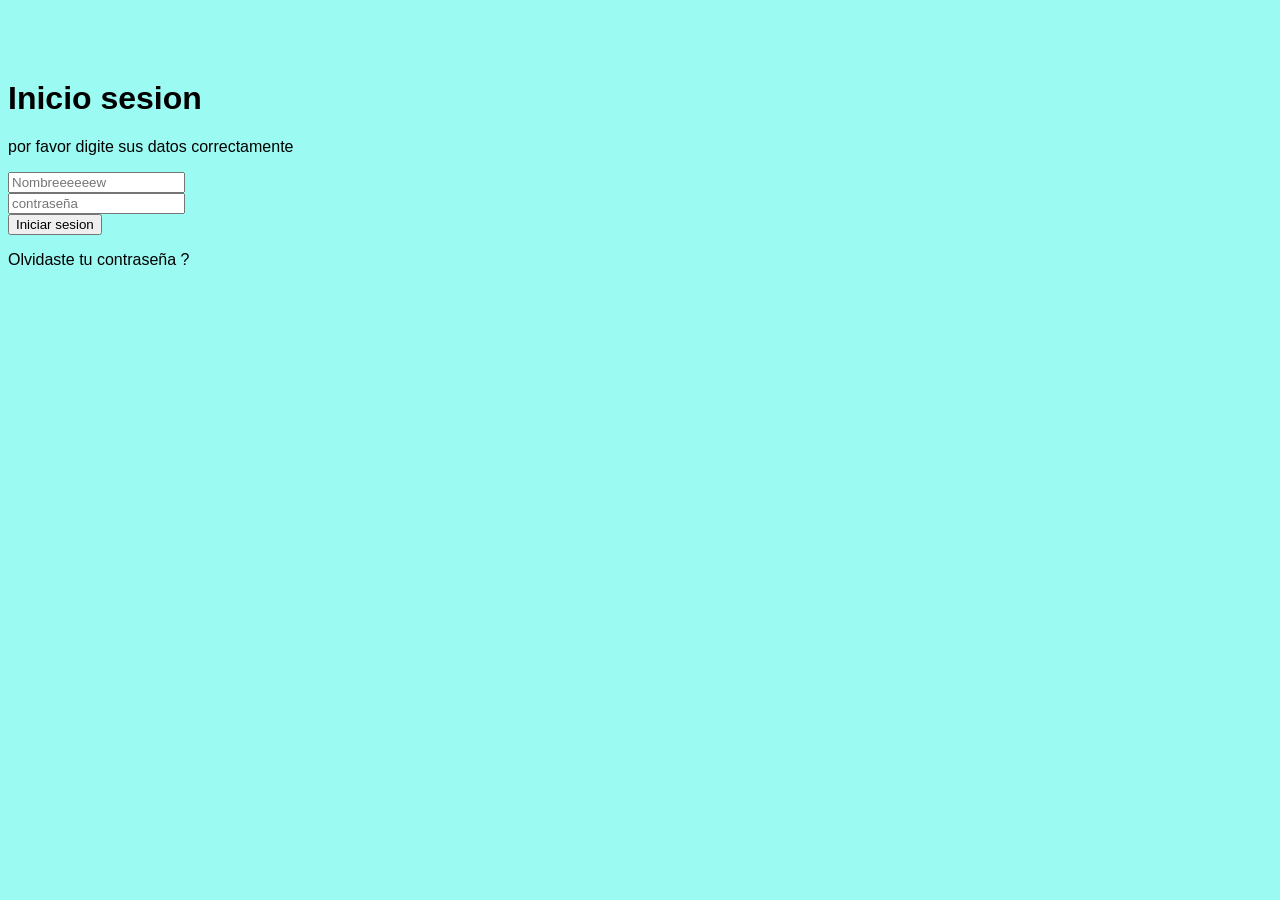
==== index.html @ d78ebb06 "feat:agregue archivo index,main,data,style..." ====
<!DOCTYPE html>
<html lang="en">
<head>
    <meta charset="UTF-8">
    <meta name="viewport" content="width=device-width, initial-scale=1.0">
    <title>Gestion inventario By Sofiiii </title>
    <link rel="stylesheet" href="style.css">
</head>
<body>
    <main id="contenedor"></main>
    <form id="formulario">
        <h1 id="titulo">Inicio sesion</h1>
        <p> por favor digite sus datos correctamente </p>

        <input type="text" name="name" placeholder="Nombreeeeeew" />
        <br> 
        <input type="text" password="contraseña" placeholder="contraseña" />
        <br>
        <button id="login"> Iniciar sesion </button>
        <p id="olvidar"> Olvidaste tu contraseña ?</p>
    </form>
    </main>
    <script src="main.js"></script>
</body>
</html>
---- style.css ----
body {
    font-family: 'Segoe UI', Tahoma, Geneva, Verdana, sans-serif;
    background-color: rgb(155, 250, 242);

}

#contenedor {
    margin: 40px auto;
    padding: 0 20px;
    display: flex;
    justify-content: center;
    text-align: center;
}
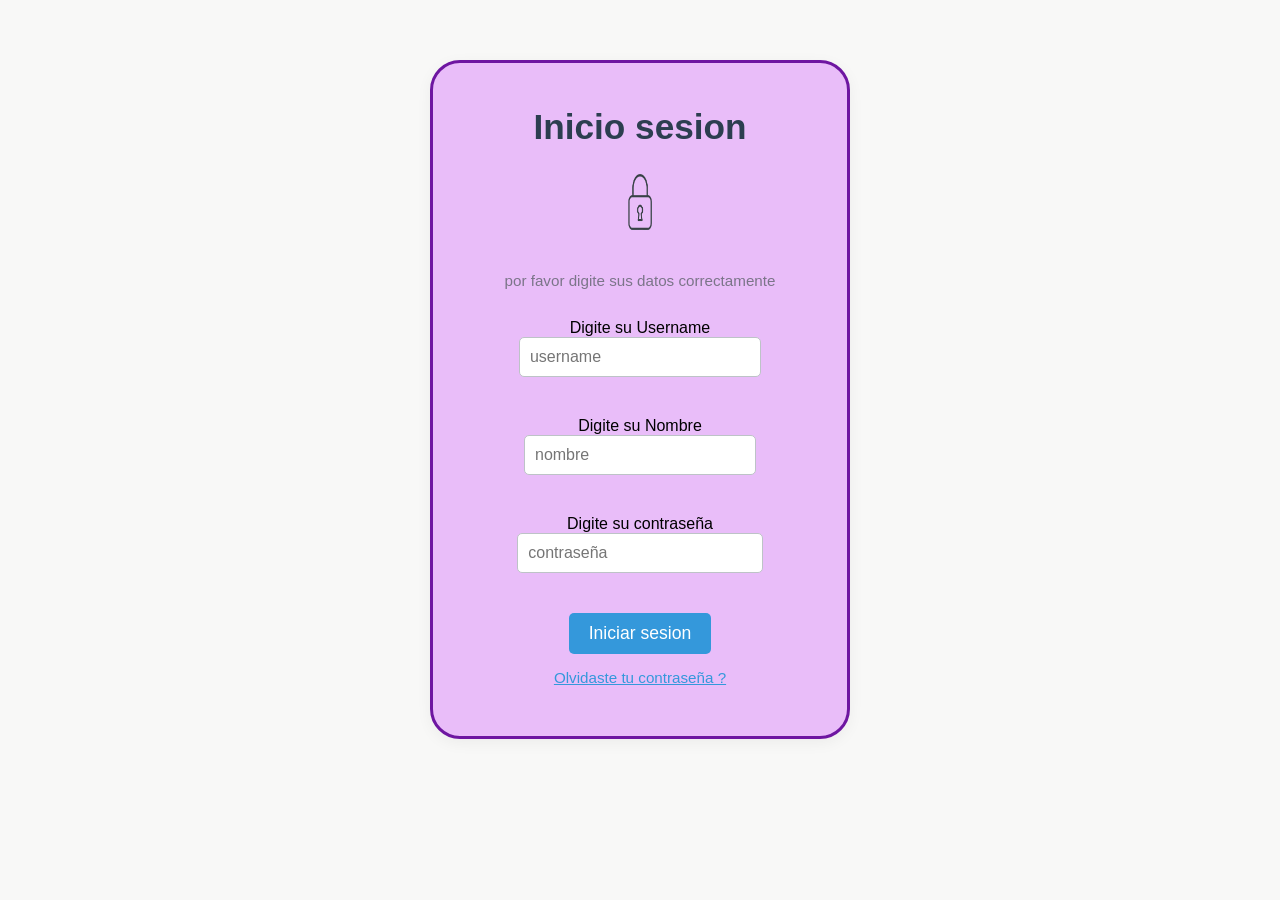
==== commit 3b4002f4: "feat: agregue estilos y useranme" ====
--- a/index.html
+++ b/index.html
@@ -7,15 +7,23 @@
     <link rel="stylesheet" href="style.css">
 </head>
 <body>
-    <main id="contenedor"></main>
+    <main id="contenedor">
     <form id="formulario">
         <h1 id="titulo">Inicio sesion</h1>
+        <img src="candadito.png" alt="logo">
         <p> por favor digite sus datos correctamente </p>
-
-        <input type="text" name="name" placeholder="Nombreeeeeew" />
-        <br> 
-        <input type="text" password="contraseña" placeholder="contraseña" />
-        <br>
+<div id="inicioSesion"> 
+    <label for="username">Digite su Username</label>
+        <input type="text" name="username" placeholder="username" />
+       </div>
+    <div id="inicioSesion"> 
+    <label for="nombre">Digite su Nombre</label>
+        <input type="text" name="nombre" placeholder="nombre" />
+       </div>
+   <div id="inicioSesion"> 
+            <label for="password">Digite su contraseña</label>
+            <input type="password" name="password" placeholder="contraseña" />
+        </div>
         <button id="login"> Iniciar sesion </button>
         <p id="olvidar"> Olvidaste tu contraseña ?</p>
     </form>
--- a/style.css
+++ b/style.css
@@ -1,13 +1,82 @@
 body {
+     box-sizing: border-box;
+    margin: 0;
     font-family: 'Segoe UI', Tahoma, Geneva, Verdana, sans-serif;
-    background-color: rgb(155, 250, 242);
+    background-color: #f8f8f7;
 
 }
 
 #contenedor {
     margin: 40px auto;
-    padding: 0 20px;
     display: flex;
+    flex-direction: column;
     justify-content: center;
     text-align: center;
+    border-radius: 10px;
+    width: 100%;
+    max-width: 420px;
+    padding: 20px;
+    
+
 }
+img{
+    width: 100px;
+    height: 90px;
+    margin-bottom: 10px;
+}
+h1 {
+    text-align: center;
+    font-size: 2.2rem;
+    color: #2c3e50;
+    margin-bottom: 10px;
+}
+p {
+    font-size: 1.1rem;
+    color: #34495e;
+    margin-bottom: 10px;
+}
+input {
+    width: 60%;
+    padding: 10px;
+    margin-bottom: 20px;
+    border: 1px solid #bdc3c7;
+    border-radius: 5px;
+    font-size: 1rem;
+}
+button {
+    background-color: #3498db;
+    color: #fff;
+    border: none;
+    padding: 10px 20px;
+    font-size: 1.1rem;
+    border-radius: 5px;
+    cursor: pointer;
+}
+button:hover {
+    background-color: #2980b9;
+}
+p{
+    font-size: 0.95rem;
+    color: #7b7589;
+    text-align: center;
+    margin-bottom: 30px;
+}
+#olvidar {
+    color: #3498db;
+    text-decoration: underline;
+    cursor: pointer;
+}
+#inicioSesion {
+    margin-bottom: 20px;
+}
+#formulario{
+    background-color:#e7b6fae0;
+    border-radius: 30px;
+    display: flex;
+    flex-direction: column;
+    align-items: center;
+    padding: 20px;
+    border:3px solid #6e16a1;
+    box-shadow: 0 4px 15px rgba(0, 0, 0, 0.05);
+}
+
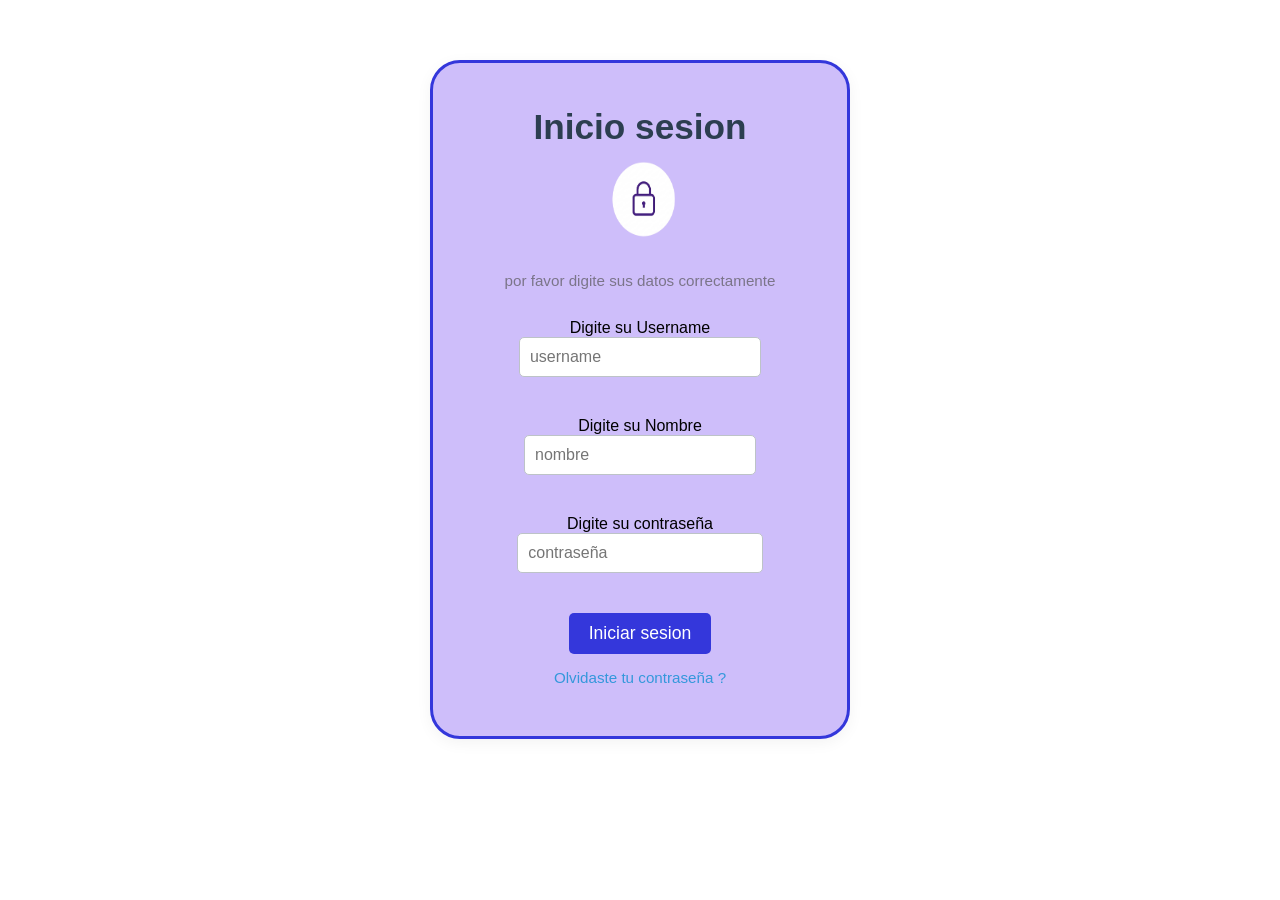
==== commit 70ef1960: "fix:arregle imagen candado" ====
--- a/index.html
+++ b/index.html
@@ -10,7 +10,7 @@
     <main id="contenedor">
     <form id="formulario">
         <h1 id="titulo">Inicio sesion</h1>
-        <img src="candadito.png" alt="logo">
+        <img src="images/luck.png" alt="logo">
         <p> por favor digite sus datos correctamente </p>
 <div id="inicioSesion"> 
     <label for="username">Digite su Username</label>
--- a/style.css
+++ b/style.css
@@ -2,7 +2,7 @@
      box-sizing: border-box;
     margin: 0;
     font-family: 'Segoe UI', Tahoma, Geneva, Verdana, sans-serif;
-    background-color: #f8f8f7;
+    background-color: #ffffff;
 
 }
 
@@ -30,11 +30,7 @@
     color: #2c3e50;
     margin-bottom: 10px;
 }
-p {
-    font-size: 1.1rem;
-    color: #34495e;
-    margin-bottom: 10px;
-}
+
 input {
     width: 60%;
     padding: 10px;
@@ -44,7 +40,7 @@
     font-size: 1rem;
 }
 button {
-    background-color: #3498db;
+    background-color: #3437db;
     color: #fff;
     border: none;
     padding: 10px 20px;
@@ -63,20 +59,19 @@
 }
 #olvidar {
     color: #3498db;
-    text-decoration: underline;
     cursor: pointer;
 }
 #inicioSesion {
     margin-bottom: 20px;
 }
 #formulario{
-    background-color:#e7b6fae0;
+    background-color:#c8b6fae0;
     border-radius: 30px;
     display: flex;
     flex-direction: column;
     align-items: center;
     padding: 20px;
-    border:3px solid #6e16a1;
+    border:3px solid #3437db;
     box-shadow: 0 4px 15px rgba(0, 0, 0, 0.05);
 }
 
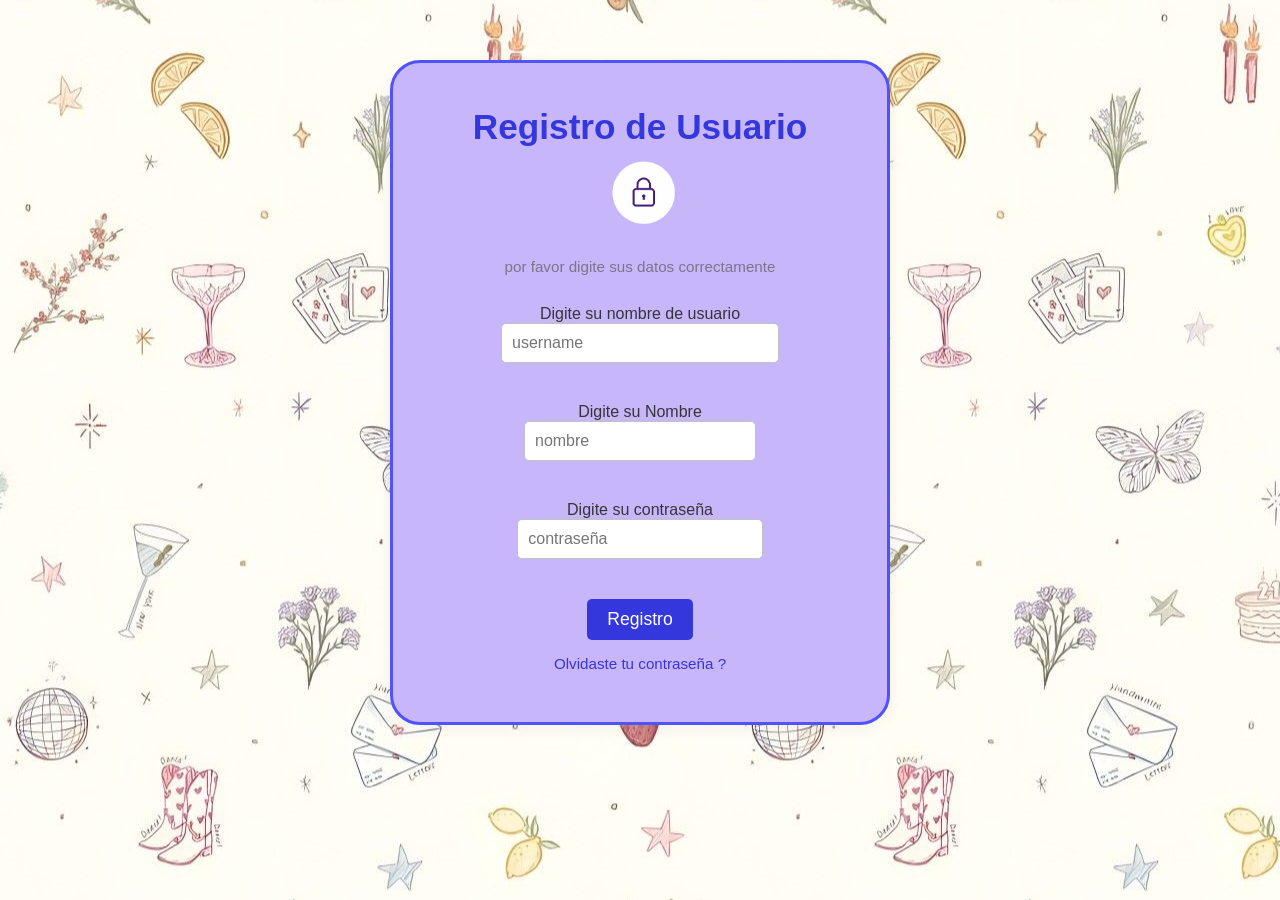
==== commit 2a9f9881: "fix: arregle contenedor" ====
--- a/index.html
+++ b/index.html
@@ -9,11 +9,11 @@
 <body>
     <main id="contenedor">
     <form id="formulario">
-        <h1 id="titulo">Inicio sesion</h1>
+        <h1 id="titulo"> Registro de Usuario</h1>
         <img src="images/luck.png" alt="logo">
         <p> por favor digite sus datos correctamente </p>
 <div id="inicioSesion"> 
-    <label for="username">Digite su Username</label>
+    <label for="username">Digite su nombre de usuario</label>
         <input type="text" name="username" placeholder="username" />
        </div>
     <div id="inicioSesion"> 
@@ -24,7 +24,7 @@
             <label for="password">Digite su contraseña</label>
             <input type="password" name="password" placeholder="contraseña" />
         </div>
-        <button id="login"> Iniciar sesion </button>
+        <button id="login"> Registro </button>
         <p id="olvidar"> Olvidaste tu contraseña ?</p>
     </form>
     </main>
--- a/style.css
+++ b/style.css
@@ -3,6 +3,8 @@
     margin: 0;
     font-family: 'Segoe UI', Tahoma, Geneva, Verdana, sans-serif;
     background-color: #ffffff;
+    background-image: url(images/soda.jpeg);
+    background-position: 50%;
 
 }
 
@@ -14,20 +16,19 @@
     text-align: center;
     border-radius: 10px;
     width: 100%;
-    max-width: 420px;
+    max-width: 500px;
     padding: 20px;
     
 
 }
 img{
     width: 100px;
-    height: 90px;
     margin-bottom: 10px;
 }
 h1 {
     text-align: center;
     font-size: 2.2rem;
-    color: #2c3e50;
+    color: #3437db;
     margin-bottom: 10px;
 }
 
@@ -49,7 +50,7 @@
     cursor: pointer;
 }
 button:hover {
-    background-color: #2980b9;
+    background-color: #6c29b9;
 }
 p{
     font-size: 0.95rem;
@@ -58,20 +59,24 @@
     margin-bottom: 30px;
 }
 #olvidar {
-    color: #3498db;
+    color: #3934db;
     cursor: pointer;
 }
 #inicioSesion {
     margin-bottom: 20px;
 }
 #formulario{
-    background-color:#c8b6fae0;
+    background-color:#c8b6fa;
     border-radius: 30px;
     display: flex;
     flex-direction: column;
     align-items: center;
     padding: 20px;
-    border:3px solid #3437db;
+    border:3px solid #5053fa;
     box-shadow: 0 4px 15px rgba(0, 0, 0, 0.05);
 }
+label{
+    color:  #363537;
+    
+}
 
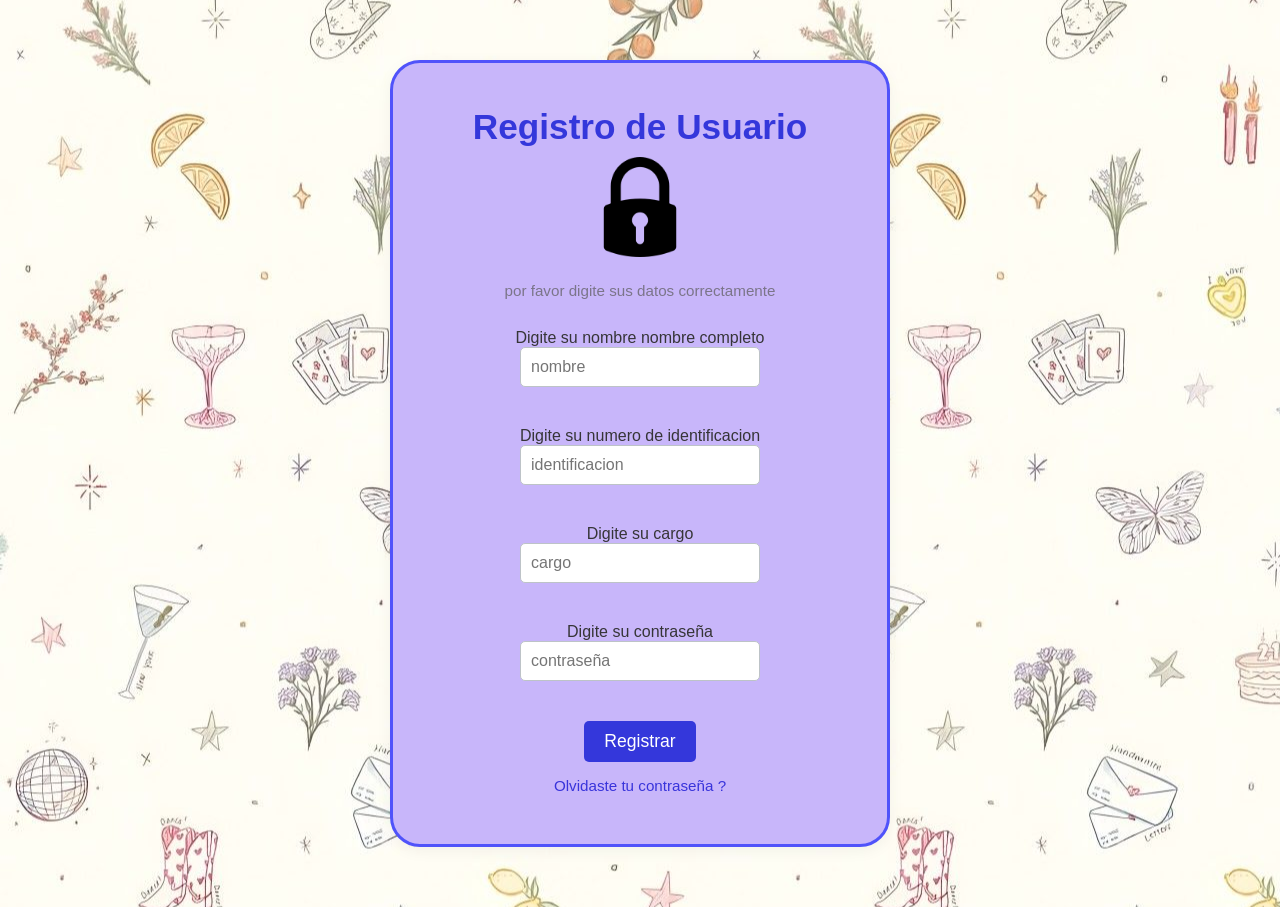
==== commit b2af9590: "feat:arregle barra de navegacion" ====
--- a/index.html
+++ b/index.html
@@ -1,33 +1,42 @@
 <!DOCTYPE html>
 <html lang="en">
+
 <head>
     <meta charset="UTF-8">
     <meta name="viewport" content="width=device-width, initial-scale=1.0">
     <title>Gestion inventario By Sofiiii </title>
-    <link rel="stylesheet" href="style.css">
+    <link rel="stylesheet" href="css/style.css">
 </head>
+
 <body>
+
     <main id="contenedor">
-    <form id="formulario">
-        <h1 id="titulo"> Registro de Usuario</h1>
-        <img src="images/luck.png" alt="logo">
-        <p> por favor digite sus datos correctamente </p>
-<div id="inicioSesion"> 
-    <label for="username">Digite su nombre de usuario</label>
-        <input type="text" name="username" placeholder="username" />
-       </div>
-    <div id="inicioSesion"> 
-    <label for="nombre">Digite su Nombre</label>
-        <input type="text" name="nombre" placeholder="nombre" />
-       </div>
-   <div id="inicioSesion"> 
-            <label for="password">Digite su contraseña</label>
-            <input type="password" name="password" placeholder="contraseña" />
-        </div>
-        <button id="login"> Registro </button>
-        <p id="olvidar"> Olvidaste tu contraseña ?</p>
-    </form>
+        <form id="formulario">
+            <h1 id="titulo"> Registro de Usuario</h1>
+            <img src="../images/cand.webp" alt="logo">
+            <p> por favor digite sus datos correctamente </p>
+            <div class="inicioSesion">
+                <label for="nombre">Digite su nombre nombre completo</label>
+                <input type="text" id="nombre" name="nombre" placeholder="nombre" />
+            </div>
+            <div class="inicioSesion">
+                <label for="identificacion">Digite su numero de identificacion </label>
+                <input type="text" id="identificacion" name="identificacion" placeholder="identificacion" />
+            </div>
+            <div class="inicioSesion">
+                <label for="cargo">Digite su cargo</label>
+                <input type="text" id="cargo" name="cargo" placeholder="cargo" />
+            </div>
+
+            <div class="inicioSesion">
+                <label for="password">Digite su contraseña</label>
+                <input type="password" id="password" name="password" placeholder="contraseña" />
+            </div>
+            <button type="submit" id="registrar"> Registrar </button>
+            <p id="olvidar"> Olvidaste tu contraseña ?</p>
+        </form>
     </main>
-    <script src="main.js"></script>
+    <script src="js/usuario.js"></script>
 </body>
+
 </html>
--- a/css/style.css
+++ b/css/style.css
@@ -0,0 +1,115 @@
+body {
+    box-sizing: border-box;
+    margin: 0;
+    font-family: 'Segoe UI', Tahoma, Geneva, Verdana, sans-serif;
+    background-image: url(../images/soda.jpeg);
+    background-position: 50%;
+ }
+ 
+.menu-principal {
+    position: sticky;
+    top: 0;
+    display: flex;
+    justify-content: space-evenly;
+    align-items: center;
+    padding: 9px 5%;
+    background-color: #4a9feec0;
+    z-index: 10;
+}
+
+.menu-links {
+    display: flex;
+    gap: 16px;
+    flex-wrap: wrap;
+}
+
+.menu-links a {
+    color: rgb(110, 14, 165);
+    padding: 8px 16px;
+    border-radius: 5px;
+    text-decoration: none;
+    transition: background-color 0.3s ease;
+}
+
+.menu-links a:hover {
+    background-color: rgb(180, 128, 243);
+    color: #ffffff;
+}
+ #contenedor{
+     margin: 40px auto;
+     display: flex;
+     flex-direction: column;
+     justify-content: center;
+     text-align: center;
+     border-radius: 10px;
+     width: 100%;
+     max-width: 500px;
+     padding: 20px;
+     
+ 
+ }
+ img{
+     width: 100px;
+     margin-bottom: 10px;
+ }
+ h1 {
+     text-align: center;
+     font-size: 2.2rem;
+     color: #3437db;
+     margin-bottom: 10px;
+ }
+ 
+ input {
+     width: 60%;
+     padding: 10px;
+     margin-bottom: 20px;
+     border: 1px solid #bdc3c7;
+     border-radius: 5px;
+     font-size: 1rem;
+     
+ }
+ button {
+     background-color: #3437db;
+     color: #fff;
+     border: none;
+     padding: 10px 20px;
+     font-size: 1.1rem;
+     border-radius: 5px;
+     cursor: pointer;
+ }
+ button:hover {
+     background-color: #6c29b9;
+ }
+ p{
+     font-size: 0.95rem;
+     color: #7b7589;
+     text-align: center;
+     margin-bottom: 30px;
+ }
+ #olvidar {
+     color: #3934db;
+     cursor: pointer;
+ }
+ .inicioSesion {
+    display: flex;
+    width: 80%;
+     margin-bottom: 20px;
+     flex-direction: column;
+     align-items: center;
+ }
+ #formulario{
+     background-color:#c8b6fa;
+     border-radius: 30px;
+     display: flex;
+     flex-direction: column;
+     align-items: center;
+     padding: 20px;
+     border:3px solid #5053fa;
+     box-shadow: 0 4px 15px rgba(0, 0, 0, 0.05);
+ }
+ label{
+    flex-direction: column;
+     color:  #363537;
+     
+ }
+ 
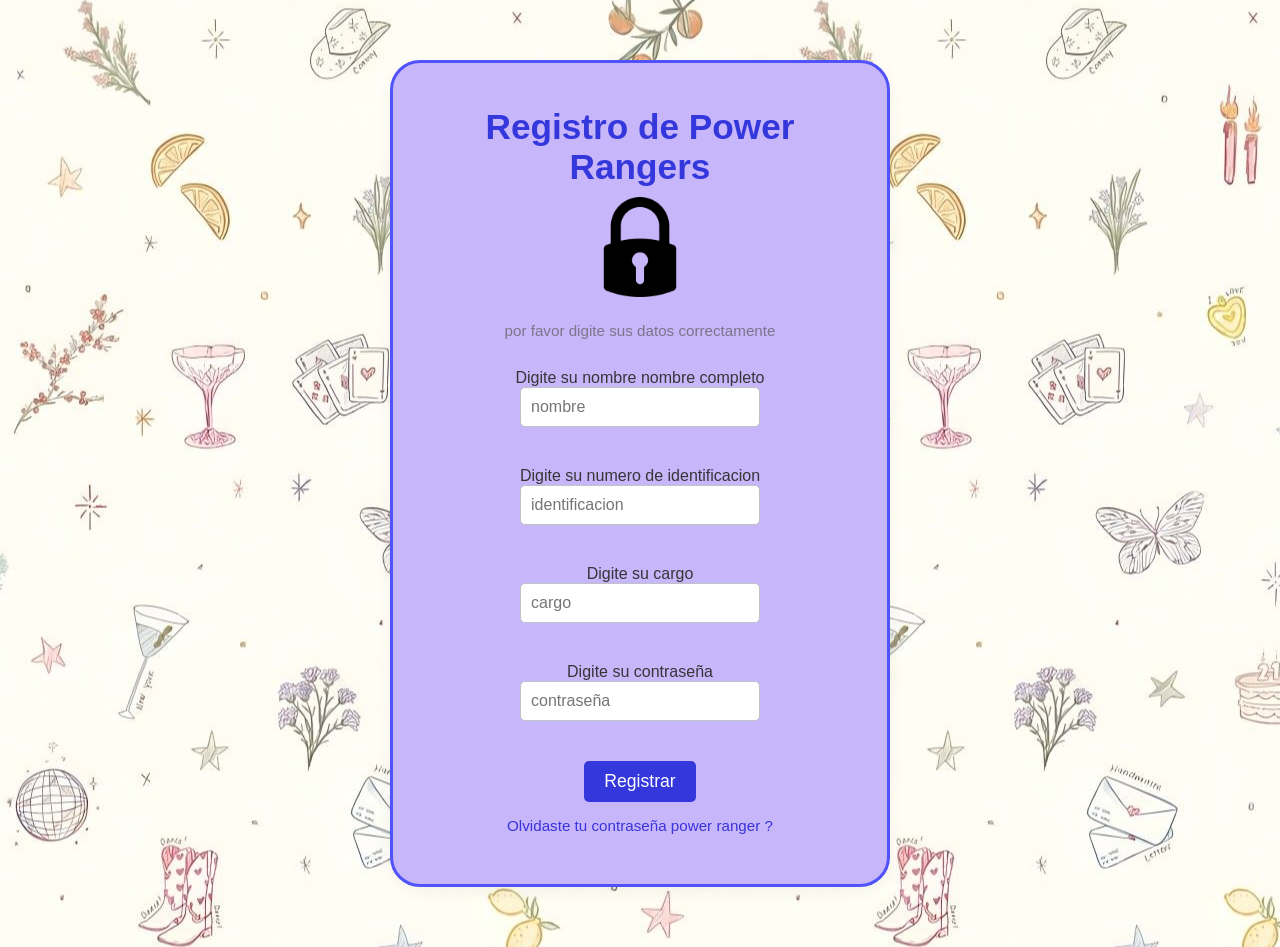
==== commit bd3d679c: "feat:agregue produccion.js" ====
--- a/index.html
+++ b/index.html
@@ -12,7 +12,7 @@
 
     <main id="contenedor">
         <form id="formulario">
-            <h1 id="titulo"> Registro de Usuario</h1>
+            <h1 id="titulo"> Registro de Power Rangers</h1>
             <img src="../images/cand.webp" alt="logo">
             <p> por favor digite sus datos correctamente </p>
             <div class="inicioSesion">
@@ -33,7 +33,7 @@
                 <input type="password" id="password" name="password" placeholder="contraseña" />
             </div>
             <button type="submit" id="registrar"> Registrar </button>
-            <p id="olvidar"> Olvidaste tu contraseña ?</p>
+            <p id="olvidar"> Olvidaste tu contraseña power ranger ?</p>
         </form>
     </main>
     <script src="js/usuario.js"></script>
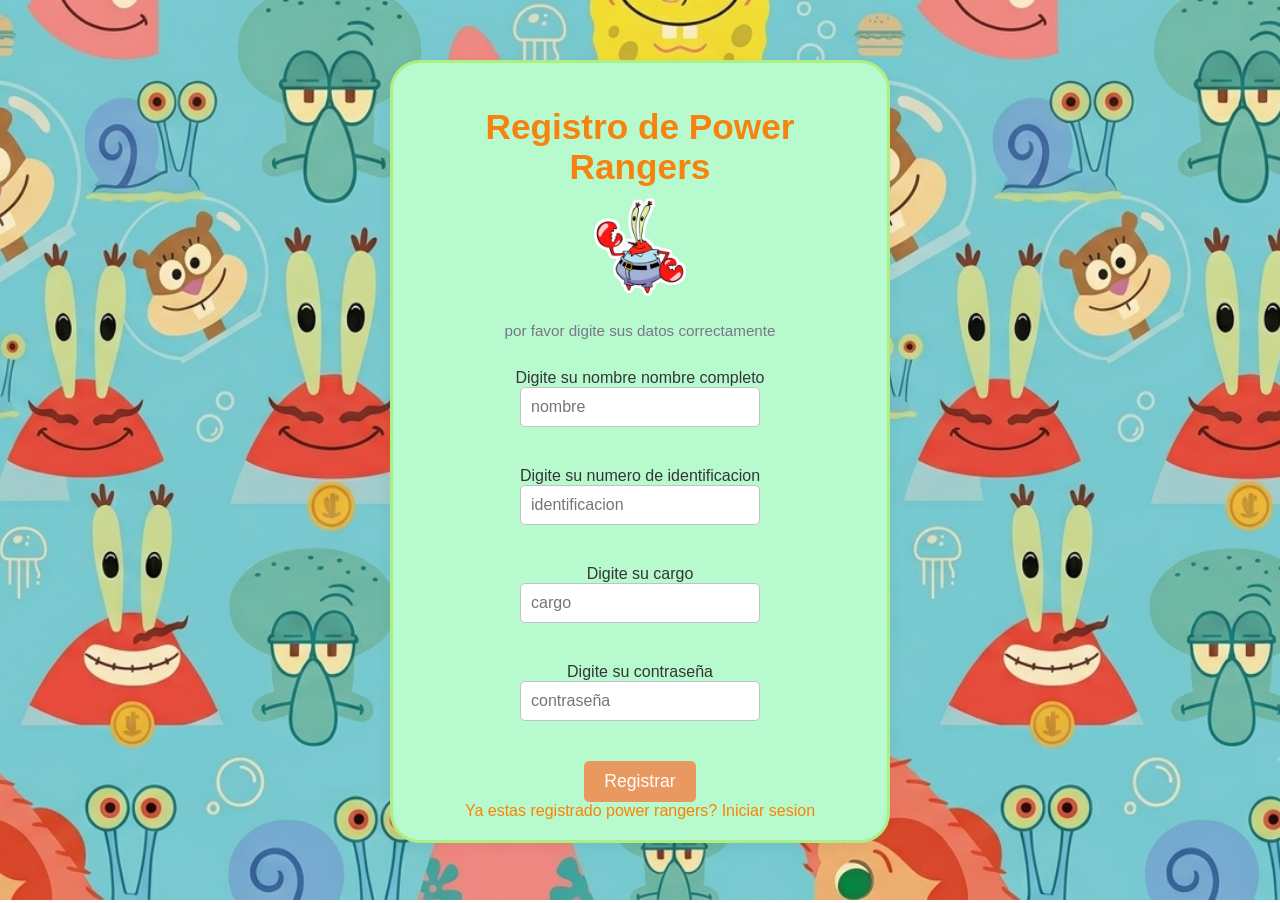
==== commit a20ee5af: "fix:arregle estilos" ====
--- a/index.html
+++ b/index.html
@@ -13,7 +13,7 @@
     <main id="contenedor">
         <form id="formulario">
             <h1 id="titulo"> Registro de Power Rangers</h1>
-            <img src="../images/cand.webp" alt="logo">
+            <img src="images/esponja.png" alt="logo">
             <p> por favor digite sus datos correctamente </p>
             <div class="inicioSesion">
                 <label for="nombre">Digite su nombre nombre completo</label>
@@ -33,7 +33,7 @@
                 <input type="password" id="password" name="password" placeholder="contraseña" />
             </div>
             <button type="submit" id="registrar"> Registrar </button>
-            <p id="olvidar"> Olvidaste tu contraseña power ranger ?</p>
+            <a href="pages/login.html">Ya estas registrado power rangers? Iniciar sesion</a>
         </form>
     </main>
     <script src="js/usuario.js"></script>
--- a/css/style.css
+++ b/css/style.css
@@ -1,11 +1,15 @@
 body {
     box-sizing: border-box;
     margin: 0;
+    background-repeat: no-repeat;
+    background-size: cover;
+    background-position: center;
+    background-attachment: fixed;
     font-family: 'Segoe UI', Tahoma, Geneva, Verdana, sans-serif;
-    background-image: url(../images/soda.jpeg);
+    background-image: url(../images/bob.png);
     background-position: 50%;
- }
- 
+}
+
 .menu-principal {
     position: sticky;
     top: 0;
@@ -35,81 +39,94 @@
     background-color: rgb(180, 128, 243);
     color: #ffffff;
 }
- #contenedor{
-     margin: 40px auto;
-     display: flex;
-     flex-direction: column;
-     justify-content: center;
-     text-align: center;
-     border-radius: 10px;
-     width: 100%;
-     max-width: 500px;
-     padding: 20px;
-     
- 
- }
- img{
-     width: 100px;
-     margin-bottom: 10px;
- }
- h1 {
-     text-align: center;
-     font-size: 2.2rem;
-     color: #3437db;
-     margin-bottom: 10px;
- }
- 
- input {
-     width: 60%;
-     padding: 10px;
-     margin-bottom: 20px;
-     border: 1px solid #bdc3c7;
-     border-radius: 5px;
-     font-size: 1rem;
-     
- }
- button {
-     background-color: #3437db;
-     color: #fff;
-     border: none;
-     padding: 10px 20px;
-     font-size: 1.1rem;
-     border-radius: 5px;
-     cursor: pointer;
- }
- button:hover {
-     background-color: #6c29b9;
- }
- p{
-     font-size: 0.95rem;
-     color: #7b7589;
-     text-align: center;
-     margin-bottom: 30px;
- }
- #olvidar {
-     color: #3934db;
-     cursor: pointer;
- }
- .inicioSesion {
+
+#contenedor {
+    margin: 40px auto;
+    display: flex;
+    flex-direction: column;
+    justify-content: center;
+    text-align: center;
+    border-radius: 10px;
+    width: 100%;
+    max-width: 500px;
+    padding: 20px;
+
+
+}
+
+img {
+    width: 100px;
+    margin-bottom: 10px;
+}
+
+h1 {
+    text-align: center;
+    font-size: 2.2rem;
+    color: #f7820d;
+    margin-bottom: 10px;
+}
+
+input {
+    width: 60%;
+    padding: 10px;
+    margin-bottom: 20px;
+    border: 1px solid #bdc3c7;
+    border-radius: 5px;
+    font-size: 1rem;
+
+}
+
+button {
+    background-color: #e9995f;
+    color: #fff;
+    border: none;
+    padding: 10px 20px;
+    font-size: 1.1rem;
+    border-radius: 5px;
+    cursor: pointer;
+}
+
+button:hover {
+    background-color: #6c29b9;
+}
+
+p {
+    font-size: 0.95rem;
+    color: #7b7589;
+    text-align: center;
+    margin-bottom: 30px;
+}
+
+#olvidar {
+    color: #ff5f0e;
+    cursor: pointer;
+}
+
+.inicioSesion {
     display: flex;
     width: 80%;
-     margin-bottom: 20px;
-     flex-direction: column;
-     align-items: center;
- }
- #formulario{
-     background-color:#c8b6fa;
-     border-radius: 30px;
-     display: flex;
-     flex-direction: column;
-     align-items: center;
-     padding: 20px;
-     border:3px solid #5053fa;
-     box-shadow: 0 4px 15px rgba(0, 0, 0, 0.05);
- }
- label{
+    margin-bottom: 20px;
     flex-direction: column;
-     color:  #363537;
-     
- }
- 
+    align-items: center;
+}
+
+#formulario {
+    background-color: #b6facd;
+    border-radius: 30px;
+    display: flex;
+    flex-direction: column;
+    align-items: center;
+    padding: 20px;
+    border: 3px solid #acf084;
+    box-shadow: 0 4px 15px rgba(0, 0, 0, 0.05);
+}
+
+label {
+    flex-direction: column;
+    color: #363537;
+
+}
+a{
+    text-decoration: none;
+    color: #ff8102;
+}
